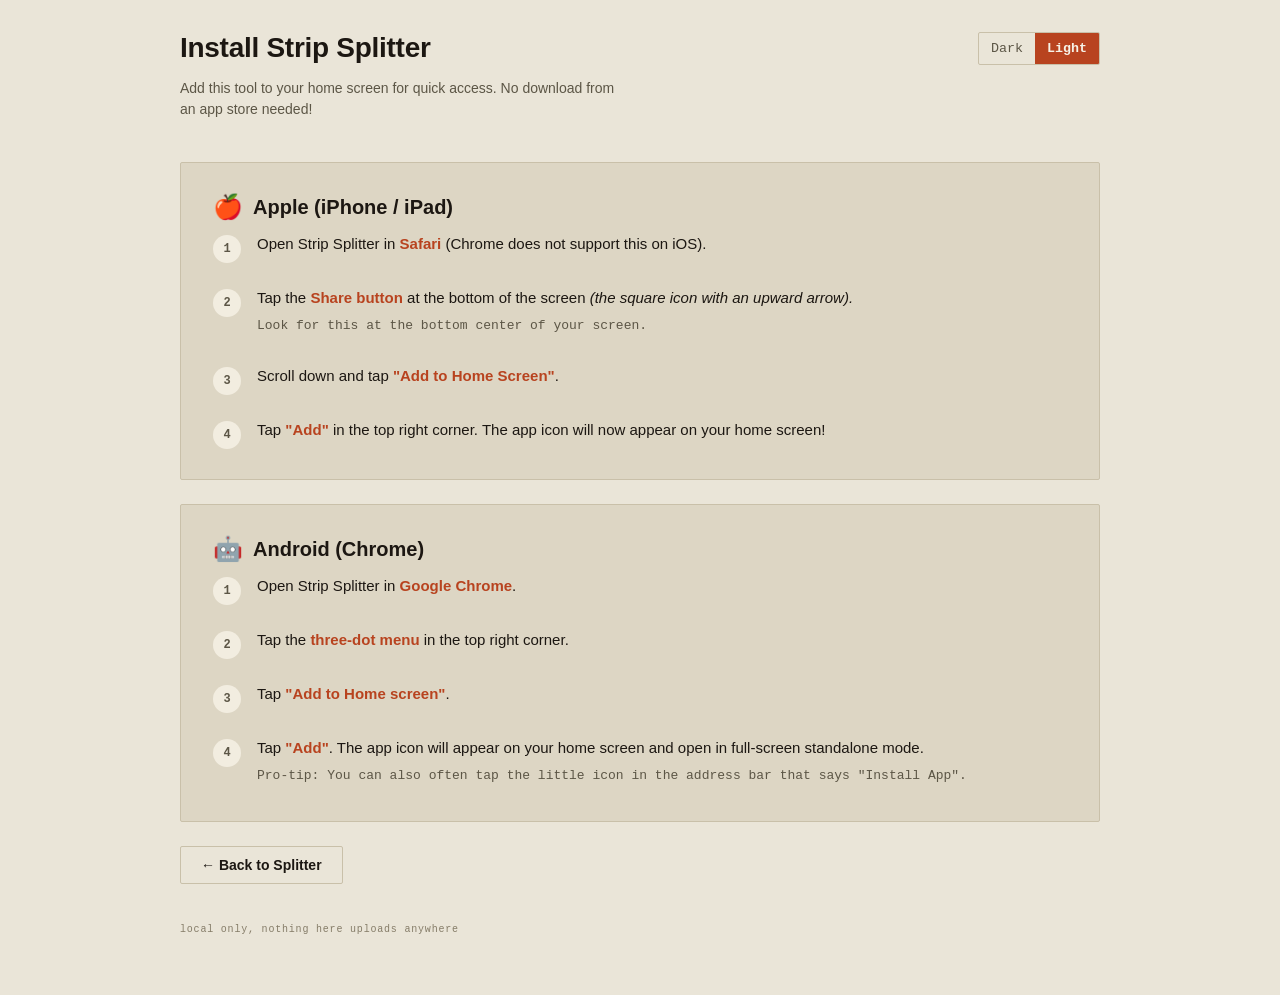
==== install.html @ 6d3ac27b "Done💯" ====
<!doctype html>
<html lang="en">
  <head>
    <meta charset="UTF-8" />
    <meta name="viewport" content="width=device-width, initial-scale=1, viewport-fit=cover" />
    <title>Install Strip Splitter</title>
    
    <!-- Link to your main app's favicon -->
    <link rel="icon" type="image/svg+xml" href="/favicon.svg">
    <link rel="alternate icon" type="image/png" href="/icon-192.png">
    <link rel="icon" type="image/x-icon" href="/favicon.ico">

    <link rel="manifest" href="./manifest.json" />
    <meta name="theme-color" content="#0f0e0c" id="themeColorMeta" />
    
    <style>
      /* Reusing your exact CSS variables & theme logic so it matches perfectly */
      :root {
        --mono: "SF Mono", "Menlo", "Monaco", "Cascadia Code", "Roboto Mono", monospace;
        --sans: -apple-system, "Segoe UI", "Roboto", "Helvetica Neue", Arial, sans-serif;
      }
      html[data-theme="dark"] {
        --bg: #0a0908;
        --panel: #14110d;
        --line: #2a2520;
        --text: #ece7db;
        --text-dim: #a39c8f;
        --text-faint: #6b6459;
        --accent: #e0562a;
        --accent-hover: #f16a3b;
        --accent-ink: #17110b;
        --field-bg: #1c1712;
      }
      html[data-theme="light"] {
        --bg: #eae5d8;
        --panel: #ddd6c4;
        --line: #c9c0a9;
        --text: #1c1712;
        --text-dim: #5c5646;
        --text-faint: #857c68;
        --accent: #b8431f;
        --accent-hover: #a03a1a;
        --accent-ink: #f6f2e7;
        --field-bg: #f2ede0;
      }

      * { box-sizing: border-box; }
      html, body {
        margin: 0; padding: 0;
        background: var(--bg); color: var(--text);
        font-family: var(--sans);
      }
      body {
        min-height: 100vh;
        padding: 32px 20px 60px;
        transition: background 0.15s ease, color 0.15s ease;
      }

      .wrap { max-width: 920px; margin: 0 auto; }

      /* Top Bar / Header */
      .topbar {
        display: flex; justify-content: space-between; align-items: flex-start;
        gap: 16px; margin-bottom: 28px;
      }
      h1 {
        font-family: var(--sans); font-weight: 700; font-size: 28px;
        letter-spacing: -0.01em; margin: 0 0 6px; color: var(--text);
      }
      .sub {
        font-size: 14px; color: var(--text-dim); max-width: 56ch; line-height: 1.5;
      }

      /* Theme Toggle */
      .theme-toggle {
        display: flex; border: 1px solid var(--line); border-radius: 2px; overflow: hidden;
        flex-shrink: 0; font-family: var(--mono); font-size: 11px; letter-spacing: 0.05em;
      }
      .theme-toggle button {
        background: transparent; border: none; color: var(--text-dim);
        padding: 8px 12px; cursor: pointer; font-family: var(--mono);
      }
      .theme-toggle button.active {
        background: var(--accent); color: var(--accent-ink); font-weight: 700;
      }

      /* Guide Content */
      .guide-card {
        background: var(--panel); border: 1px solid var(--line);
        border-radius: 2px; padding: 30px 32px; margin-bottom: 24px;
      }
      .guide-card h2 {
        font-family: var(--sans); font-size: 20px; font-weight: 600;
        margin-top: 0; margin-bottom: 12px; color: var(--text);
        display: flex; align-items: center; gap: 10px;
      }
      .guide-card h2 .icon { font-size: 24px; }
      
      .step {
        display: flex; gap: 16px; margin-bottom: 24px; align-items: flex-start;
      }
      .step:last-child { margin-bottom: 0; }
      .step-num {
        background: var(--field-bg); color: var(--text-dim);
        width: 28px; height: 28px; border-radius: 50%;
        display: flex; align-items: center; justify-content: center;
        font-family: var(--mono); font-size: 12px; font-weight: 700;
        flex-shrink: 0; margin-top: 2px;
      }
      .step-text p {
        margin: 0 0 6px; font-size: 15px; line-height: 1.5; color: var(--text);
      }
      .step-text p strong { color: var(--accent); }
      .step-text .caption {
        font-size: 13px; color: var(--text-dim); font-family: var(--mono);
      }
      .separator {
        border: 0; border-top: 1px solid var(--line); margin: 28px 0;
      }

      .btn {
        font-family: var(--sans); font-size: 14px; font-weight: 600;
        background: var(--accent); color: var(--accent-ink);
        border: none; padding: 10px 20px; border-radius: 2px;
        cursor: pointer; text-decoration: none; display: inline-block;
        transition: background 0.1s ease;
      }
      .btn:hover { background: var(--accent-hover); }
      .btn.secondary {
        background: transparent; color: var(--text); border: 1px solid var(--line);
      }
      .btn.secondary:hover { border-color: var(--accent); color: var(--accent); }

      .actions { display: flex; gap: 12px; flex-wrap: wrap; margin-top: 10px; }
      
      footer {
        margin-top: 40px; font-family: var(--mono);
        font-size: 10px; color: var(--text-faint); letter-spacing: 0.08em;
      }
      a { text-decoration: none !important; }
    </style>
  </head>
  <body>
    <div class="wrap">
      <div class="topbar">
        <header>
          <h1>Install Strip Splitter</h1>
          <p class="sub">Add this tool to your home screen for quick access. No download from an app store needed!</p>
        </header>
        <div class="theme-toggle" id="themeToggle">
          <button data-mode="dark" id="darkBtn">Dark</button>
          <button data-mode="light" id="lightBtn">Light</button>
        </div>
      </div>

      <!-- iOS / Apple Guide -->
      <div class="guide-card">
        <h2><span class="icon">🍎</span> Apple (iPhone / iPad)</h2>
        
        <div class="step">
          <span class="step-num">1</span>
          <div class="step-text">
            <p>Open Strip Splitter in <strong>Safari</strong> (Chrome does not support this on iOS).</p>
          </div>
        </div>
        <div class="step">
          <span class="step-num">2</span>
          <div class="step-text">
            <p>Tap the <strong>Share button</strong> at the bottom of the screen <em>(the square icon with an upward arrow).</em></p>
            <p class="caption">Look for this at the bottom center of your screen.</p>
          </div>
        </div>
        <div class="step">
          <span class="step-num">3</span>
          <div class="step-text">
            <p>Scroll down and tap <strong>"Add to Home Screen"</strong>.</p>
          </div>
        </div>
        <div class="step">
          <span class="step-num">4</span>
          <div class="step-text">
            <p>Tap <strong>"Add"</strong> in the top right corner. The app icon will now appear on your home screen!</p>
          </div>
        </div>
      </div>

      <!-- Android Guide -->
      <div class="guide-card">
        <h2><span class="icon">🤖</span> Android (Chrome)</h2>
        
        <div class="step">
          <span class="step-num">1</span>
          <div class="step-text">
            <p>Open Strip Splitter in <strong>Google Chrome</strong>.</p>
          </div>
        </div>
        <div class="step">
          <span class="step-num">2</span>
          <div class="step-text">
            <p>Tap the <strong>three-dot menu</strong> in the top right corner.</p>
          </div>
        </div>
        <div class="step">
          <span class="step-num">3</span>
          <div class="step-text">
            <p>Tap <strong>"Add to Home screen"</strong>.</p>
          </div>
        </div>
        <div class="step">
          <span class="step-num">4</span>
          <div class="step-text">
            <p>Tap <strong>"Add"</strong>. The app icon will appear on your home screen and open in full-screen standalone mode.</p>
            <p class="caption">Pro-tip: You can also often tap the little icon in the address bar that says "Install App".</p>
          </div>
        </div>
      </div>

      <div class="actions">
        <a href="./index.html" class="btn secondary">← Back to Splitter</a>
      </div>

      <footer>local only, nothing here uploads anywhere</footer>
    </div>

    <script>
      // Re-use your exact theme logic so the colors match 100%
      const root = document.documentElement;
      const themeColorMeta = document.getElementById("themeColorMeta");
      const darkBtn = document.getElementById("darkBtn");
      const lightBtn = document.getElementById("lightBtn");

      function applyTheme(mode) {
        root.setAttribute("data-theme", mode);
        themeColorMeta.setAttribute("content", mode === "dark" ? "#0a0908" : "#eae5d8");
        darkBtn.classList.toggle("active", mode === "dark");
        lightBtn.classList.toggle("active", mode === "light");
        try { localStorage.setItem("strip-splitter-theme", mode); } catch(e) {}
      }

      let savedTheme = null;
      try { savedTheme = localStorage.getItem("strip-splitter-theme"); } catch(e) {}
      const systemPrefersLight = window.matchMedia && window.matchMedia("(prefers-color-scheme: light)").matches;
      applyTheme(savedTheme || (systemPrefersLight ? "light" : "dark"));

      darkBtn.addEventListener("click", () => applyTheme("dark"));
      lightBtn.addEventListener("click", () => applyTheme("light"));
    </script>
  </body>
</html>
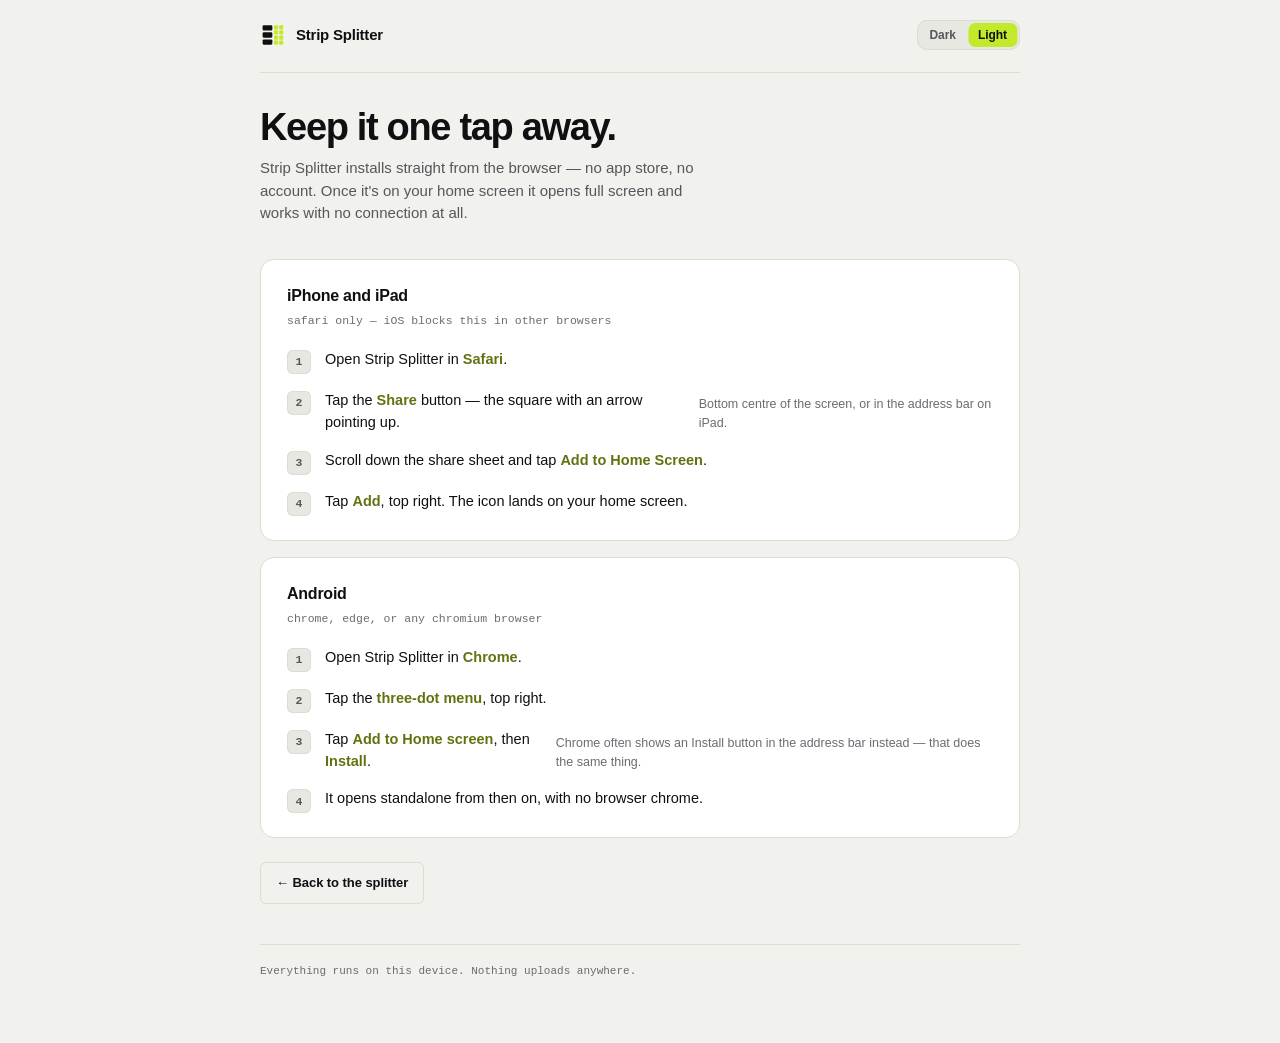
==== commit c1d16ed3: "Add slice and grid modes, redesign, split CSS/JS into files Splitting was previously vertical panels" ====
--- a/install.html
+++ b/install.html
@@ -1,249 +1,126 @@
 <!doctype html>
-<html lang="en">
+<html lang="en" data-theme="dark">
   <head>
     <meta charset="UTF-8" />
-    <meta name="viewport" content="width=device-width, initial-scale=1, viewport-fit=cover" />
+    <meta
+      name="viewport"
+      content="width=device-width, initial-scale=1, viewport-fit=cover"
+    />
     <title>Install Strip Splitter</title>
-    
-    <!-- Link to your main app's favicon -->
-    <link rel="icon" type="image/svg+xml" href="/favicon.svg">
-    <link rel="alternate icon" type="image/png" href="/icon-192.png">
-    <link rel="icon" type="image/x-icon" href="/favicon.ico">
+
+    <link rel="icon" type="image/svg+xml" href="./favicon.svg" />
+    <link rel="alternate icon" type="image/png" href="./icon-192.png" />
+    <link rel="icon" type="image/x-icon" href="./favicon.ico" />
 
     <link rel="manifest" href="./manifest.json" />
-    <meta name="theme-color" content="#0f0e0c" id="themeColorMeta" />
-    
-    <style>
-      /* Reusing your exact CSS variables & theme logic so it matches perfectly */
-      :root {
-        --mono: "SF Mono", "Menlo", "Monaco", "Cascadia Code", "Roboto Mono", monospace;
-        --sans: -apple-system, "Segoe UI", "Roboto", "Helvetica Neue", Arial, sans-serif;
-      }
-      html[data-theme="dark"] {
-        --bg: #0a0908;
-        --panel: #14110d;
-        --line: #2a2520;
-        --text: #ece7db;
-        --text-dim: #a39c8f;
-        --text-faint: #6b6459;
-        --accent: #e0562a;
-        --accent-hover: #f16a3b;
-        --accent-ink: #17110b;
-        --field-bg: #1c1712;
-      }
-      html[data-theme="light"] {
-        --bg: #eae5d8;
-        --panel: #ddd6c4;
-        --line: #c9c0a9;
-        --text: #1c1712;
-        --text-dim: #5c5646;
-        --text-faint: #857c68;
-        --accent: #b8431f;
-        --accent-hover: #a03a1a;
-        --accent-ink: #f6f2e7;
-        --field-bg: #f2ede0;
-      }
+    <meta name="theme-color" content="#0a0a0b" id="themeColorMeta" />
+    <link rel="apple-touch-icon" href="./apple-touch-icon.png" />
 
-      * { box-sizing: border-box; }
-      html, body {
-        margin: 0; padding: 0;
-        background: var(--bg); color: var(--text);
-        font-family: var(--sans);
-      }
-      body {
-        min-height: 100vh;
-        padding: 32px 20px 60px;
-        transition: background 0.15s ease, color 0.15s ease;
-      }
+    <link rel="stylesheet" href="./css/tokens.css" />
+    <link rel="stylesheet" href="./css/base.css" />
+    <link rel="stylesheet" href="./css/install.css" />
 
-      .wrap { max-width: 920px; margin: 0 auto; }
+    <script src="./js/ui.js" defer></script>
+  </head>
 
-      /* Top Bar / Header */
-      .topbar {
-        display: flex; justify-content: space-between; align-items: flex-start;
-        gap: 16px; margin-bottom: 28px;
-      }
-      h1 {
-        font-family: var(--sans); font-weight: 700; font-size: 28px;
-        letter-spacing: -0.01em; margin: 0 0 6px; color: var(--text);
-      }
-      .sub {
-        font-size: 14px; color: var(--text-dim); max-width: 56ch; line-height: 1.5;
-      }
+  <body>
+    <!-- The mark, defined once and referenced wherever it is needed. -->
+    <svg class="sprite" xmlns="http://www.w3.org/2000/svg">
+      <symbol id="mark" viewBox="0 0 32 32">
+        <g style="fill: var(--mark-band, currentColor)">
+          <rect x="3.2" y="4" width="12" height="6.5" rx="1.4" />
+          <rect x="3.2" y="12.75" width="12" height="6.5" rx="1.4" />
+          <rect x="3.2" y="21.5" width="12" height="6.5" rx="1.4" />
+        </g>
+        <g style="fill: var(--mark-tile, #d8fb51)">
+          <rect x="17.2" y="4" width="5.1" height="5.1" rx="1.15" />
+          <rect x="23.5" y="4" width="5.1" height="5.1" rx="1.15" />
+          <rect x="17.2" y="10.3" width="5.1" height="5.1" rx="1.15" />
+          <rect x="23.5" y="10.3" width="5.1" height="5.1" rx="1.15" />
+          <rect x="17.2" y="16.6" width="5.1" height="5.1" rx="1.15" />
+          <rect x="23.5" y="16.6" width="5.1" height="5.1" rx="1.15" />
+          <rect x="17.2" y="22.9" width="5.1" height="5.1" rx="1.15" />
+          <rect x="23.5" y="22.9" width="5.1" height="5.1" rx="1.15" />
+        </g>
+      </symbol>
+    </svg>
 
-      /* Theme Toggle */
-      .theme-toggle {
-        display: flex; border: 1px solid var(--line); border-radius: 2px; overflow: hidden;
-        flex-shrink: 0; font-family: var(--mono); font-size: 11px; letter-spacing: 0.05em;
-      }
-      .theme-toggle button {
-        background: transparent; border: none; color: var(--text-dim);
-        padding: 8px 12px; cursor: pointer; font-family: var(--mono);
-      }
-      .theme-toggle button.active {
-        background: var(--accent); color: var(--accent-ink); font-weight: 700;
-      }
+    <div class="app">
+      <div class="topbar">
+        <div class="brand">
+          <svg class="mark" aria-hidden="true"><use href="#mark" /></svg>
+          <p class="brand-name">Strip Splitter</p>
+        </div>
 
-      /* Guide Content */
-      .guide-card {
-        background: var(--panel); border: 1px solid var(--line);
-        border-radius: 2px; padding: 30px 32px; margin-bottom: 24px;
-      }
-      .guide-card h2 {
-        font-family: var(--sans); font-size: 20px; font-weight: 600;
-        margin-top: 0; margin-bottom: 12px; color: var(--text);
-        display: flex; align-items: center; gap: 10px;
-      }
-      .guide-card h2 .icon { font-size: 24px; }
-      
-      .step {
-        display: flex; gap: 16px; margin-bottom: 24px; align-items: flex-start;
-      }
-      .step:last-child { margin-bottom: 0; }
-      .step-num {
-        background: var(--field-bg); color: var(--text-dim);
-        width: 28px; height: 28px; border-radius: 50%;
-        display: flex; align-items: center; justify-content: center;
-        font-family: var(--mono); font-size: 12px; font-weight: 700;
-        flex-shrink: 0; margin-top: 2px;
-      }
-      .step-text p {
-        margin: 0 0 6px; font-size: 15px; line-height: 1.5; color: var(--text);
-      }
-      .step-text p strong { color: var(--accent); }
-      .step-text .caption {
-        font-size: 13px; color: var(--text-dim); font-family: var(--mono);
-      }
-      .separator {
-        border: 0; border-top: 1px solid var(--line); margin: 28px 0;
-      }
-
-      .btn {
-        font-family: var(--sans); font-size: 14px; font-weight: 600;
-        background: var(--accent); color: var(--accent-ink);
-        border: none; padding: 10px 20px; border-radius: 2px;
-        cursor: pointer; text-decoration: none; display: inline-block;
-        transition: background 0.1s ease;
-      }
-      .btn:hover { background: var(--accent-hover); }
-      .btn.secondary {
-        background: transparent; color: var(--text); border: 1px solid var(--line);
-      }
-      .btn.secondary:hover { border-color: var(--accent); color: var(--accent); }
-
-      .actions { display: flex; gap: 12px; flex-wrap: wrap; margin-top: 10px; }
-      
-      footer {
-        margin-top: 40px; font-family: var(--mono);
-        font-size: 10px; color: var(--text-faint); letter-spacing: 0.08em;
-      }
-      a { text-decoration: none !important; }
-    </style>
-  </head>
-  <body>
-    <div class="wrap">
-      <div class="topbar">
-        <header>
-          <h1>Install Strip Splitter</h1>
-          <p class="sub">Add this tool to your home screen for quick access. No download from an app store needed!</p>
-        </header>
-        <div class="theme-toggle" id="themeToggle">
-          <button data-mode="dark" id="darkBtn">Dark</button>
-          <button data-mode="light" id="lightBtn">Light</button>
+        <div class="seg seg-sm" id="themeSeg" role="radiogroup" aria-label="Theme">
+          <span class="seg-thumb" aria-hidden="true"></span>
+          <button type="button" role="radio" data-val="dark" aria-checked="true">
+            Dark
+          </button>
+          <button type="button" role="radio" data-val="light" aria-checked="false">
+            Light
+          </button>
         </div>
       </div>
 
-      <!-- iOS / Apple Guide -->
-      <div class="guide-card">
-        <h2><span class="icon">🍎</span> Apple (iPhone / iPad)</h2>
-        
-        <div class="step">
-          <span class="step-num">1</span>
-          <div class="step-text">
-            <p>Open Strip Splitter in <strong>Safari</strong> (Chrome does not support this on iOS).</p>
-          </div>
-        </div>
-        <div class="step">
-          <span class="step-num">2</span>
-          <div class="step-text">
-            <p>Tap the <strong>Share button</strong> at the bottom of the screen <em>(the square icon with an upward arrow).</em></p>
-            <p class="caption">Look for this at the bottom center of your screen.</p>
-          </div>
-        </div>
-        <div class="step">
-          <span class="step-num">3</span>
-          <div class="step-text">
-            <p>Scroll down and tap <strong>"Add to Home Screen"</strong>.</p>
-          </div>
-        </div>
-        <div class="step">
-          <span class="step-num">4</span>
-          <div class="step-text">
-            <p>Tap <strong>"Add"</strong> in the top right corner. The app icon will now appear on your home screen!</p>
-          </div>
-        </div>
+      <h1>Keep it one tap away.</h1>
+      <p class="sub">
+        Strip Splitter installs straight from the browser — no app store, no
+        account. Once it's on your home screen it opens full screen and works
+        with no connection at all.
+      </p>
+
+      <div class="card">
+        <h2>iPhone and iPad</h2>
+        <p class="plat">safari only — iOS blocks this in other browsers</p>
+        <ol>
+          <li>
+            <p>Open Strip Splitter in <strong>Safari</strong>.</p>
+          </li>
+          <li>
+            <p>Tap the <strong>Share</strong> button — the square with an arrow
+              pointing up.</p>
+            <p>Bottom centre of the screen, or in the address bar on iPad.</p>
+          </li>
+          <li>
+            <p>Scroll down the share sheet and tap
+              <strong>Add to Home Screen</strong>.</p>
+          </li>
+          <li>
+            <p>Tap <strong>Add</strong>, top right. The icon lands on your home
+              screen.</p>
+          </li>
+        </ol>
       </div>
 
-      <!-- Android Guide -->
-      <div class="guide-card">
-        <h2><span class="icon">🤖</span> Android (Chrome)</h2>
-        
-        <div class="step">
-          <span class="step-num">1</span>
-          <div class="step-text">
-            <p>Open Strip Splitter in <strong>Google Chrome</strong>.</p>
-          </div>
-        </div>
-        <div class="step">
-          <span class="step-num">2</span>
-          <div class="step-text">
-            <p>Tap the <strong>three-dot menu</strong> in the top right corner.</p>
-          </div>
-        </div>
-        <div class="step">
-          <span class="step-num">3</span>
-          <div class="step-text">
-            <p>Tap <strong>"Add to Home screen"</strong>.</p>
-          </div>
-        </div>
-        <div class="step">
-          <span class="step-num">4</span>
-          <div class="step-text">
-            <p>Tap <strong>"Add"</strong>. The app icon will appear on your home screen and open in full-screen standalone mode.</p>
-            <p class="caption">Pro-tip: You can also often tap the little icon in the address bar that says "Install App".</p>
-          </div>
-        </div>
+      <div class="card">
+        <h2>Android</h2>
+        <p class="plat">chrome, edge, or any chromium browser</p>
+        <ol>
+          <li>
+            <p>Open Strip Splitter in <strong>Chrome</strong>.</p>
+          </li>
+          <li>
+            <p>Tap the <strong>three-dot menu</strong>, top right.</p>
+          </li>
+          <li>
+            <p>Tap <strong>Add to Home screen</strong>, then
+              <strong>Install</strong>.</p>
+            <p>Chrome often shows an Install button in the address bar instead —
+              that does the same thing.</p>
+          </li>
+          <li>
+            <p>It opens standalone from then on, with no browser chrome.</p>
+          </li>
+        </ol>
       </div>
 
       <div class="actions">
-        <a href="./index.html" class="btn secondary">← Back to Splitter</a>
+        <a href="./index.html" class="btn secondary">← Back to the splitter</a>
       </div>
 
-      <footer>local only, nothing here uploads anywhere</footer>
+      <footer>Everything runs on this device. Nothing uploads anywhere.</footer>
     </div>
 
-    <script>
-      // Re-use your exact theme logic so the colors match 100%
-      const root = document.documentElement;
-      const themeColorMeta = document.getElementById("themeColorMeta");
-      const darkBtn = document.getElementById("darkBtn");
-      const lightBtn = document.getElementById("lightBtn");
-
-      function applyTheme(mode) {
-        root.setAttribute("data-theme", mode);
-        themeColorMeta.setAttribute("content", mode === "dark" ? "#0a0908" : "#eae5d8");
-        darkBtn.classList.toggle("active", mode === "dark");
-        lightBtn.classList.toggle("active", mode === "light");
-        try { localStorage.setItem("strip-splitter-theme", mode); } catch(e) {}
-      }
-
-      let savedTheme = null;
-      try { savedTheme = localStorage.getItem("strip-splitter-theme"); } catch(e) {}
-      const systemPrefersLight = window.matchMedia && window.matchMedia("(prefers-color-scheme: light)").matches;
-      applyTheme(savedTheme || (systemPrefersLight ? "light" : "dark"));
-
-      darkBtn.addEventListener("click", () => applyTheme("dark"));
-      lightBtn.addEventListener("click", () => applyTheme("light"));
-    </script>
   </body>
-</html>+</html>
--- a/css/tokens.css
+++ b/css/tokens.css
@@ -0,0 +1,64 @@
+/* Design tokens — palette, motion and radii.
+   Loaded first by every page; nothing here selects a component. */
+
+:root {
+  --mono: ui-monospace, "SF Mono", "SFMono-Regular", Menlo, Monaco,
+    "Cascadia Mono", "Roboto Mono", monospace;
+  --sans: -apple-system, BlinkMacSystemFont, "Segoe UI", Roboto,
+    "Helvetica Neue", Arial, sans-serif;
+
+  /* Motion. Reduced-motion flattens the travel, keeps the fades. */
+  --e-out: cubic-bezier(0.23, 1, 0.32, 1);
+  --e-io: cubic-bezier(0.77, 0, 0.175, 1);
+  --d-fast: 140ms;
+  --d: 220ms;
+  --d-slow: 260ms;
+  --lift: 8px;
+  --press: 0.97;
+
+  --r-sm: 6px;
+  --r: 10px;
+  --r-lg: 14px;
+}
+
+html[data-theme="dark"] {
+  --bg: #0a0a0b;
+  --panel: #131316;
+  --panel-2: #1b1b20;
+  --line: #27272d;
+  --line-strong: #3a3a43;
+  --text: #f2f2ef;
+  --dim: #9a9aa2;
+  --faint: #7e7e88;
+  --accent: #d8fb51;
+  --accent-dim: #a9c53a;
+  --accent-ink: #0a0a0b;
+  --danger: #ff7a5c;
+  --shade: rgba(6, 6, 7, 0.68);
+}
+
+html[data-theme="light"] {
+  --bg: #f1f1ee;
+  --panel: #ffffff;
+  --panel-2: #e8e8e2;
+  --line: #dcdcd4;
+  --line-strong: #c2c2b8;
+  --text: #101012;
+  --dim: #56565c;
+  --faint: #6b6b73;
+  --accent: #c3e92b;
+  --accent-dim: #5f7410;
+  --accent-ink: #101012;
+  --danger: #c0442a;
+  --shade: rgba(20, 20, 18, 0.55);
+}
+
+@media (prefers-reduced-motion: reduce) {
+  :root {
+    --d-fast: 1ms;
+    --d: 150ms;
+    --d-slow: 150ms;
+    --lift: 0px;
+    --press: 1;
+  }
+}
--- a/css/base.css
+++ b/css/base.css
@@ -0,0 +1,275 @@
+/* Shared components — the parts both pages are built from.
+   Page shell, top bar, mark, segmented control, buttons, footer. */
+
+* {
+  box-sizing: border-box;
+}
+
+html,
+body {
+  margin: 0;
+  padding: 0;
+}
+
+body {
+  min-height: 100vh;
+  background: var(--bg);
+  color: var(--text);
+  font-family: var(--sans);
+  font-size: 14px;
+  line-height: 1.5;
+  -webkit-font-smoothing: antialiased;
+  padding: 0 20px calc(64px + env(safe-area-inset-bottom));
+  transition:
+    background var(--d) ease,
+    color var(--d) ease;
+}
+
+.app {
+  max-width: 1180px;
+  margin: 0 auto;
+}
+
+:focus-visible {
+  outline: 2px solid var(--accent);
+  outline-offset: 2px;
+  border-radius: 3px;
+}
+
+.topbar {
+  display: flex;
+  align-items: center;
+  justify-content: space-between;
+  gap: 16px;
+  padding: 20px 0 22px;
+  border-bottom: 1px solid var(--line);
+  margin-bottom: 22px;
+}
+
+.brand {
+  display: flex;
+  align-items: center;
+  gap: 10px;
+  min-width: 0;
+}
+
+.mark {
+  width: 26px;
+  height: 26px;
+  flex: none;
+  display: block;
+  --mark-band: currentColor;
+  --mark-tile: var(--accent);
+}
+
+.brand-name {
+  font-size: 15px;
+  font-weight: 640;
+  letter-spacing: -0.015em;
+  margin: 0;
+  white-space: nowrap;
+}
+
+.seg {
+  position: relative;
+  display: inline-flex;
+  padding: 3px;
+  gap: 2px;
+  background: var(--panel-2);
+  border-radius: var(--r);
+  box-shadow: inset 0 0 0 1px var(--line);
+  flex: none;
+}
+
+.seg-thumb {
+  position: absolute;
+  left: 0;
+  top: 0;
+  width: 0;
+  height: 0;
+  background: var(--accent);
+  border-radius: 7px;
+  pointer-events: none;
+  transition:
+    transform var(--d) var(--e-out),
+    width var(--d) var(--e-out),
+    height var(--d) var(--e-out);
+}
+
+.seg button {
+  position: relative;
+  z-index: 1;
+  appearance: none;
+  border: 0;
+  background: transparent;
+  color: var(--dim);
+  font-family: var(--sans);
+  font-size: 12.5px;
+  font-weight: 560;
+  letter-spacing: -0.005em;
+  padding: 6px 13px;
+  border-radius: 7px;
+  cursor: pointer;
+  white-space: nowrap;
+  transition: color var(--d-fast) ease;
+}
+
+.seg button[aria-checked="true"],
+.seg button[aria-pressed="true"] {
+  color: var(--accent-ink);
+}
+
+@media (hover: hover) and (pointer: fine) {
+  .seg button:not([aria-checked="true"]):not([aria-pressed="true"]):hover {
+    color: var(--text);
+  }
+}
+
+.seg button:active {
+  transform: scale(var(--press));
+  transition: transform var(--d-fast) var(--e-out);
+}
+
+.seg.seg-sm button {
+  padding: 5px 10px;
+  font-size: 12px;
+}
+
+/* Buttons */
+.btn {
+  position: relative;
+  appearance: none;
+  display: inline-block;
+  text-decoration: none;
+  border: 0;
+  border-radius: var(--r-sm);
+  background: var(--accent);
+  color: var(--accent-ink);
+  font-family: var(--sans);
+  font-size: 13px;
+  font-weight: 620;
+  letter-spacing: -0.005em;
+  padding: 11px 16px;
+  cursor: pointer;
+  transition:
+    transform var(--d-fast) var(--e-out),
+    background var(--d-fast) ease,
+    opacity var(--d-fast) ease;
+}
+
+.btn:active:not(:disabled) {
+  transform: scale(var(--press));
+}
+
+.btn.secondary {
+  background: transparent;
+  color: var(--text);
+  box-shadow: inset 0 0 0 1px var(--line);
+  font-weight: 560;
+}
+
+.btn.ghost {
+  background: transparent;
+  color: var(--dim);
+  font-weight: 520;
+  font-size: 12px;
+  padding: 6px 8px;
+}
+
+@media (hover: hover) and (pointer: fine) {
+  .btn:not(:disabled):hover {
+    background: color-mix(in srgb, var(--accent) 86%, var(--text));
+  }
+  .btn.secondary:not(:disabled):hover {
+    background: var(--panel-2);
+  }
+  .btn.ghost:not(:disabled):hover {
+    background: var(--panel-2);
+    color: var(--text);
+  }
+}
+
+.btn:disabled {
+  opacity: 0.38;
+  cursor: not-allowed;
+}
+
+/* Label swap, blur-masked so the two states read as one object. */
+.btn .lbl {
+  display: block;
+  transition:
+    opacity var(--d) ease,
+    filter var(--d) ease;
+}
+
+.btn .lbl-done {
+  position: absolute;
+  inset: 0;
+  display: flex;
+  align-items: center;
+  justify-content: center;
+  opacity: 0;
+  filter: blur(3px);
+}
+
+.btn.done .lbl-main {
+  opacity: 0;
+  filter: blur(3px);
+}
+
+.btn.done .lbl-done {
+  opacity: 1;
+  filter: blur(0);
+}
+
+footer {
+  margin-top: 40px;
+  padding-top: 18px;
+  border-top: 1px solid var(--line);
+  font-family: var(--mono);
+  font-size: 11px;
+  color: var(--faint);
+}
+
+footer a {
+  color: var(--dim);
+  text-decoration: underline;
+  text-underline-offset: 3px;
+  text-decoration-color: var(--line-strong);
+  transition: color var(--d-fast) ease;
+}
+
+@media (hover: hover) and (pointer: fine) {
+  footer a:hover {
+    color: var(--accent-dim);
+  }
+}
+
+.sr-only {
+  position: absolute;
+  width: 1px;
+  height: 1px;
+  padding: 0;
+  margin: -1px;
+  overflow: hidden;
+  clip: rect(0 0 0 0);
+  white-space: nowrap;
+  border: 0;
+}
+
+[hidden] {
+  display: none !important;
+}
+
+/* Holds the <symbol> the mark is stamped from; never renders itself. */
+.sprite {
+  display: none;
+}
+
+.seg-full {
+  width: 100%;
+}
+.seg-full button {
+  flex: 1;
+}
+
--- a/css/install.css
+++ b/css/install.css
@@ -0,0 +1,104 @@
+/* The install guide page. Everything else it needs is in base.css. */
+
+/* A guide reads better narrow than the splitter does. */
+.app {
+  max-width: 760px;
+}
+
+.topbar {
+  margin-bottom: 34px;
+}
+
+h1 {
+  font-size: clamp(28px, 5vw, 38px);
+  font-weight: 660;
+  letter-spacing: -0.035em;
+  line-height: 1.06;
+  margin: 0 0 10px;
+  max-width: 18ch;
+}
+
+.sub {
+  font-size: 15px;
+  color: var(--dim);
+  max-width: 54ch;
+  margin: 0 0 34px;
+}
+
+.card {
+  background: var(--panel);
+  border: 1px solid var(--line);
+  border-radius: var(--r-lg);
+  padding: 24px 26px;
+  margin-bottom: 16px;
+}
+
+.card h2 {
+  font-size: 16px;
+  font-weight: 620;
+  letter-spacing: -0.015em;
+  margin: 0 0 4px;
+}
+
+.card .plat {
+  font-family: var(--mono);
+  font-size: 11.5px;
+  color: var(--faint);
+  margin: 0 0 20px;
+}
+
+ol {
+  list-style: none;
+  counter-reset: step;
+  margin: 0;
+  padding: 0;
+  display: flex;
+  flex-direction: column;
+  gap: 16px;
+}
+
+li {
+  counter-increment: step;
+  display: flex;
+  gap: 14px;
+  align-items: flex-start;
+}
+
+li::before {
+  content: counter(step);
+  flex: none;
+  width: 24px;
+  height: 24px;
+  border-radius: var(--r-sm);
+  background: var(--panel-2);
+  box-shadow: inset 0 0 0 1px var(--line);
+  color: var(--dim);
+  font-family: var(--mono);
+  font-size: 11.5px;
+  font-weight: 600;
+  display: flex;
+  align-items: center;
+  justify-content: center;
+  margin-top: 1px;
+}
+
+li p {
+  margin: 0;
+  font-size: 14.5px;
+  line-height: 1.5;
+}
+
+li p + p {
+  margin-top: 5px;
+  font-size: 12.5px;
+  color: var(--faint);
+}
+
+li strong {
+  font-weight: 620;
+  color: var(--accent-dim);
+}
+
+.actions {
+  margin-top: 24px;
+}
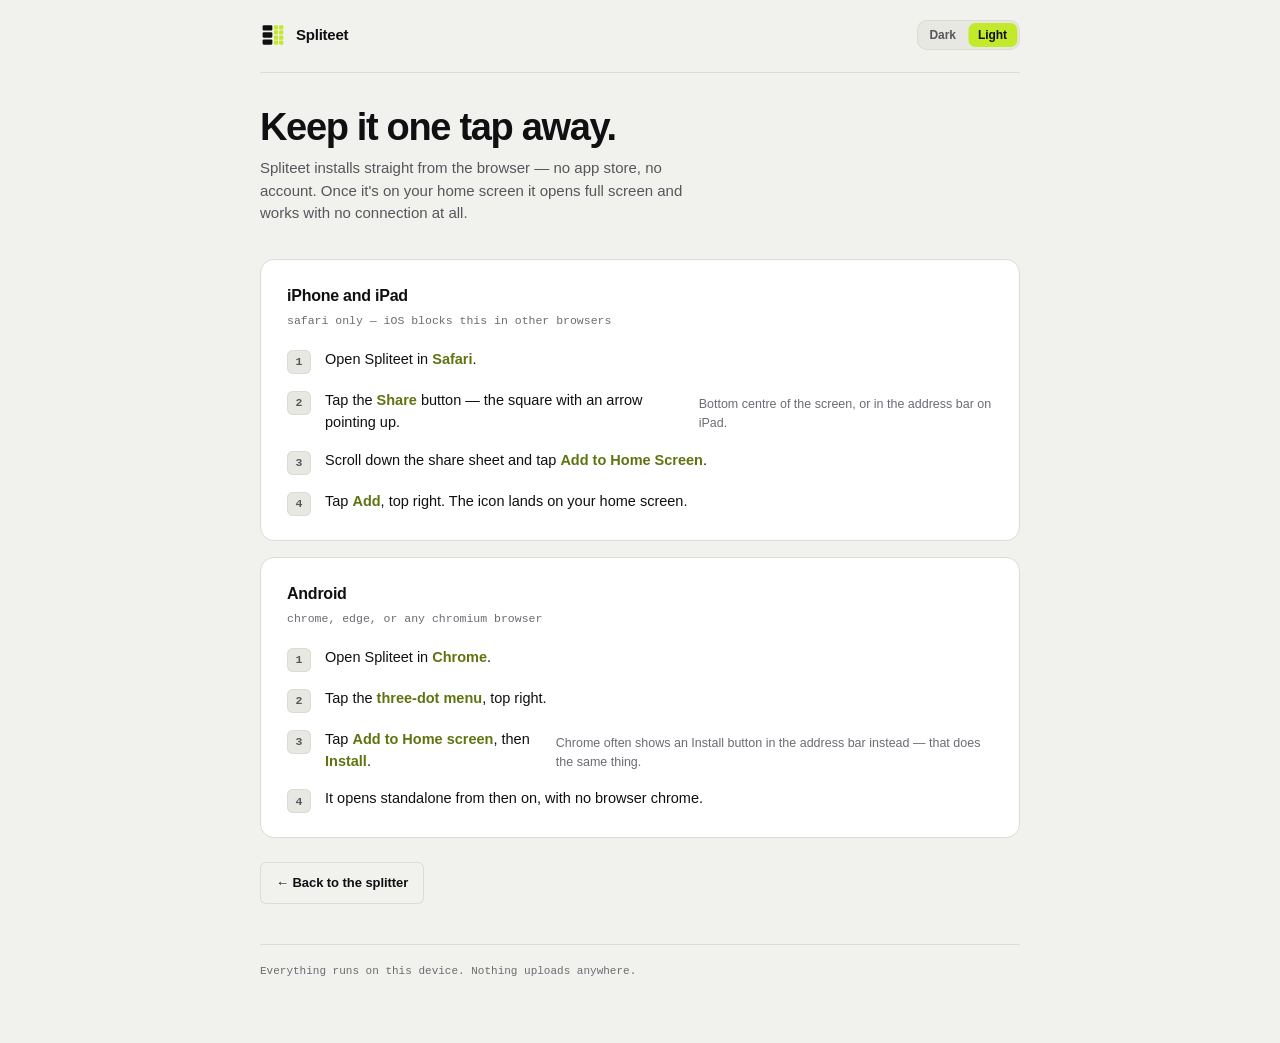
==== commit 074e8c45: "minor UI bug fix and app rename" ====
--- a/install.html
+++ b/install.html
@@ -6,7 +6,7 @@
       name="viewport"
       content="width=device-width, initial-scale=1, viewport-fit=cover"
     />
-    <title>Install Strip Splitter</title>
+    <title>Install Spliteet</title>
 
     <link rel="icon" type="image/svg+xml" href="./favicon.svg" />
     <link rel="alternate icon" type="image/png" href="./icon-192.png" />
@@ -49,15 +49,30 @@
       <div class="topbar">
         <div class="brand">
           <svg class="mark" aria-hidden="true"><use href="#mark" /></svg>
-          <p class="brand-name">Strip Splitter</p>
+          <p class="brand-name">Spliteet</p>
         </div>
 
-        <div class="seg seg-sm" id="themeSeg" role="radiogroup" aria-label="Theme">
+        <div
+          class="seg seg-sm"
+          id="themeSeg"
+          role="radiogroup"
+          aria-label="Theme"
+        >
           <span class="seg-thumb" aria-hidden="true"></span>
-          <button type="button" role="radio" data-val="dark" aria-checked="true">
+          <button
+            type="button"
+            role="radio"
+            data-val="dark"
+            aria-checked="true"
+          >
             Dark
           </button>
-          <button type="button" role="radio" data-val="light" aria-checked="false">
+          <button
+            type="button"
+            role="radio"
+            data-val="light"
+            aria-checked="false"
+          >
             Light
           </button>
         </div>
@@ -65,9 +80,9 @@
 
       <h1>Keep it one tap away.</h1>
       <p class="sub">
-        Strip Splitter installs straight from the browser — no app store, no
-        account. Once it's on your home screen it opens full screen and works
-        with no connection at all.
+        Spliteet installs straight from the browser — no app store, no account.
+        Once it's on your home screen it opens full screen and works with no
+        connection at all.
       </p>
 
       <div class="card">
@@ -75,20 +90,26 @@
         <p class="plat">safari only — iOS blocks this in other browsers</p>
         <ol>
           <li>
-            <p>Open Strip Splitter in <strong>Safari</strong>.</p>
+            <p>Open Spliteet in <strong>Safari</strong>.</p>
           </li>
           <li>
-            <p>Tap the <strong>Share</strong> button — the square with an arrow
-              pointing up.</p>
+            <p>
+              Tap the <strong>Share</strong> button — the square with an arrow
+              pointing up.
+            </p>
             <p>Bottom centre of the screen, or in the address bar on iPad.</p>
           </li>
           <li>
-            <p>Scroll down the share sheet and tap
-              <strong>Add to Home Screen</strong>.</p>
+            <p>
+              Scroll down the share sheet and tap
+              <strong>Add to Home Screen</strong>.
+            </p>
           </li>
           <li>
-            <p>Tap <strong>Add</strong>, top right. The icon lands on your home
-              screen.</p>
+            <p>
+              Tap <strong>Add</strong>, top right. The icon lands on your home
+              screen.
+            </p>
           </li>
         </ol>
       </div>
@@ -98,16 +119,20 @@
         <p class="plat">chrome, edge, or any chromium browser</p>
         <ol>
           <li>
-            <p>Open Strip Splitter in <strong>Chrome</strong>.</p>
+            <p>Open Spliteet in <strong>Chrome</strong>.</p>
           </li>
           <li>
             <p>Tap the <strong>three-dot menu</strong>, top right.</p>
           </li>
           <li>
-            <p>Tap <strong>Add to Home screen</strong>, then
-              <strong>Install</strong>.</p>
-            <p>Chrome often shows an Install button in the address bar instead —
-              that does the same thing.</p>
+            <p>
+              Tap <strong>Add to Home screen</strong>, then
+              <strong>Install</strong>.
+            </p>
+            <p>
+              Chrome often shows an Install button in the address bar instead —
+              that does the same thing.
+            </p>
           </li>
           <li>
             <p>It opens standalone from then on, with no browser chrome.</p>
@@ -121,6 +146,5 @@
 
       <footer>Everything runs on this device. Nothing uploads anywhere.</footer>
     </div>
-
   </body>
 </html>
--- a/css/tokens.css
+++ b/css/tokens.css
@@ -15,6 +15,14 @@
   --d-slow: 260ms;
   --lift: 8px;
   --press: 0.97;
+
+  /* Device safe areas. Zero on desktop; the notch, status bar and home
+     indicator on a phone. Every page edge is measured from these. */
+  --safe-t: env(safe-area-inset-top, 0px);
+  --safe-b: env(safe-area-inset-bottom, 0px);
+  --safe-l: env(safe-area-inset-left, 0px);
+  --safe-r: env(safe-area-inset-right, 0px);
+  --gutter: 20px;
 
   --r-sm: 6px;
   --r: 10px;
--- a/css/base.css
+++ b/css/base.css
@@ -13,16 +13,32 @@
 
 body {
   min-height: 100vh;
+  min-height: 100dvh;
   background: var(--bg);
   color: var(--text);
   font-family: var(--sans);
   font-size: 14px;
   line-height: 1.5;
   -webkit-font-smoothing: antialiased;
-  padding: 0 20px calc(64px + env(safe-area-inset-bottom));
+  padding: 0 calc(var(--gutter) + var(--safe-r))
+    calc(64px + var(--safe-b)) calc(var(--gutter) + var(--safe-l));
   transition:
     background var(--d) ease,
     color var(--d) ease;
+}
+
+/* Installed on iOS the page runs under the status bar, so the top strip is
+   painted opaque across the full width and everything below clears it. */
+body::before {
+  content: "";
+  position: fixed;
+  top: 0;
+  left: 0;
+  right: 0;
+  height: var(--safe-t);
+  background: var(--bg);
+  z-index: 30;
+  pointer-events: none;
 }
 
 .app {
@@ -41,7 +57,7 @@
   align-items: center;
   justify-content: space-between;
   gap: 16px;
-  padding: 20px 0 22px;
+  padding: calc(20px + var(--safe-t)) 0 22px;
   border-bottom: 1px solid var(--line);
   margin-bottom: 22px;
 }
